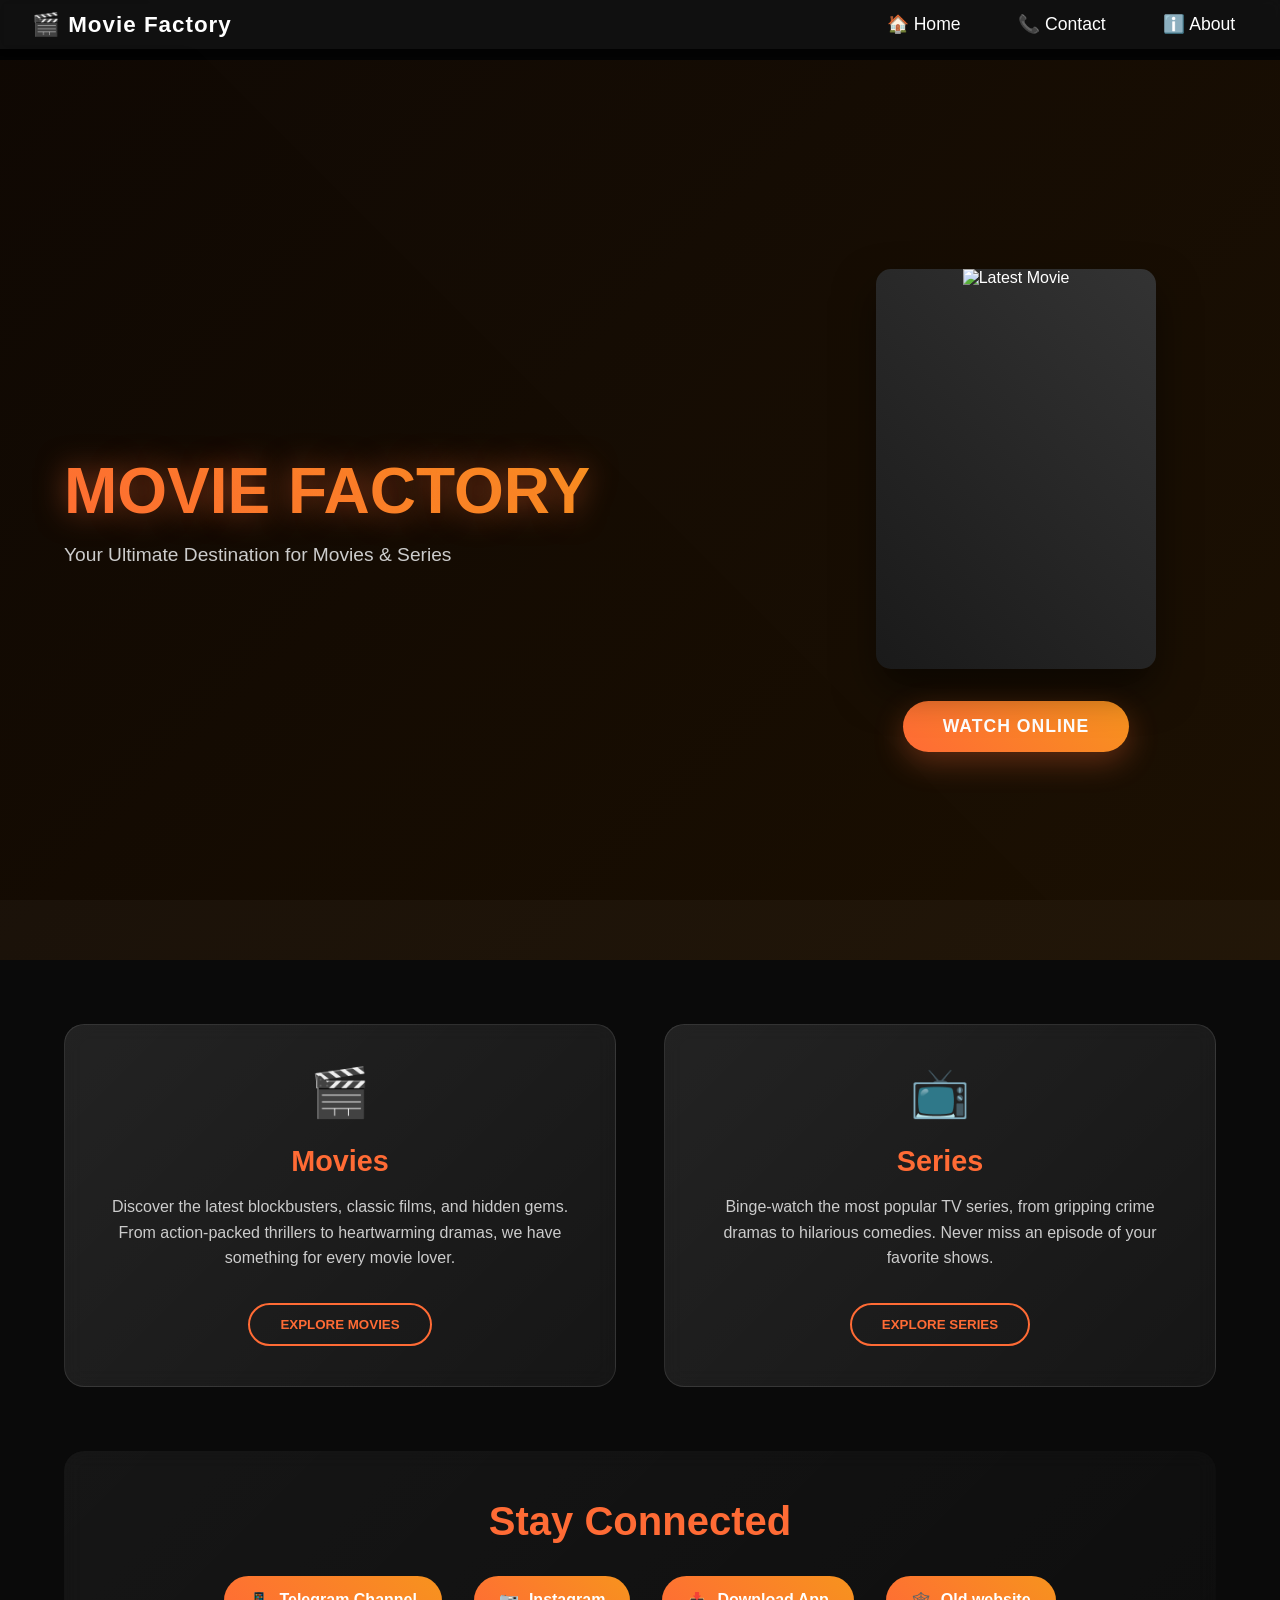
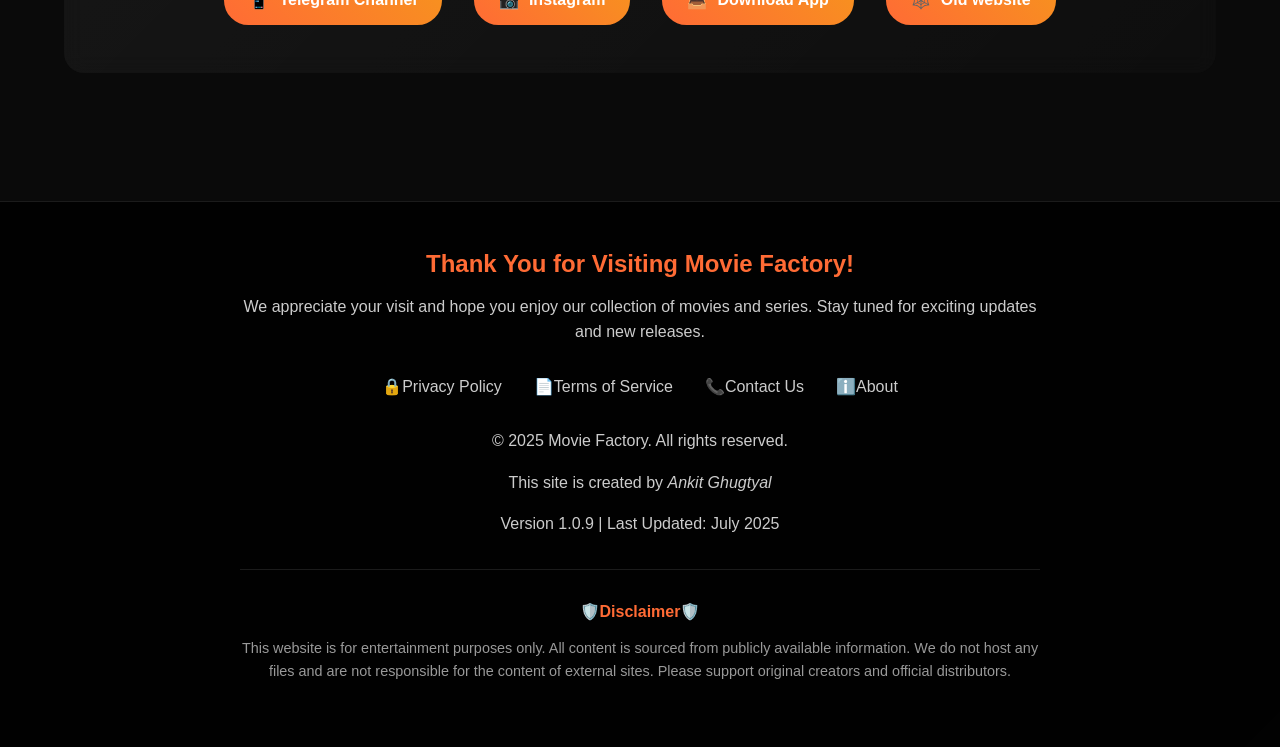
==== index.html @ c84968e3 "Update index.html" ====
<!DOCTYPE html>
<html lang="en">

<head>
    <meta charset="UTF-8">
    <meta name="viewport" content="width=device-width, initial-scale=1.0">
    <title>Movie Factory</title>
    <link rel="stylesheet" href="new.css">
    <link rel="icon" type="image/x-icon"
        href="https://scontent.fbek1-5.fna.fbcdn.net/v/t1.15752-9/480541404_1199192524844832_4928693883974508515_n.png?_nc_cat=107&ccb=1-7&_nc_sid=0024fc&_nc_ohc=TQQbewjiS1AQ7kNvgEABHkh&_nc_oc=Adja39DJZgiDPXL47YO0IDlr5SQByXR_x7RgMF8q2aJSlN1pGc8ALShfn0Gja006SDA&_nc_ad=z-m&_nc_cid=1174&_nc_zt=23&_nc_ht=scontent.fbek1-5.fna&oh=03_Q7cD1gErxPpW2uMlqTSf4veVgXHnwmDvNodvNmNv8qpaVs0mCQ&oe=67EDE796">
</head>

<body>
 
    <!-- Sliding Background -->
    <div class="bg-slider">
        <div class="slide active"
            style="background-image: url('https://encrypted-tbn1.gstatic.com/images?q=tbn:ANd9GcSTcw82I6-NV95PAo97QR0LrlNjIiWzidIMvnpF874KSiHOrK8go23197agVE1Wj_8i31IHnCiYvRrF9eu9tVxjkKYZiyesP5M3ZsnCex7l')">
        </div>
        <div class="slide"
            style="background-image: url('https://newsarenaindia.com/_next/image?url=https%3A%2F%2Fimages.newsarenaindia.com%2F%2Fkesari-naijpg_1741767723669.jpg&w=1920&q=75')">
        </div>
        <div class="slide"
            style="background-image: url('https://assets-in.bmscdn.com/discovery-catalog/events/et00433919-pfvmazevzr-landscape.jpg')">
        </div>
        <div class="slide"
            style="background-image: url('https://akm-img-a-in.tosshub.com/indiatoday/images/story/202505/hit-3-review-011037786-16x9_0.jpg?VersionId=ijyH4PYJQjMP.1uKBcP97.FFOUyQ1BR9&size=690:388')">
        </div>
        <div class="overlay"></div>
    </div>

   <!-- Transparent Navbar -->
<nav class="navbar">
    <div class="navbar-logo">🎬 Movie Factory</div>
    <button class="navbar-toggle" aria-label="Toggle navigation">
        <span class="bar"></span>
        <span class="bar"></span>
        <span class="bar"></span>
    </button>
    <ul class="navbar-links">
        <li><a href="index.html">🏠 Home</a></li>
        <li><a href="contact.html">📞 Contact</a></li>
        <li><a href="about.html">ℹ️ About</a></li>
    </ul>
</nav>
    <!-- Header Section -->
    <div class="header">
        <div class="logo-section">
            <h1 class="logo">MOVIE FACTORY</h1>
            <p class="tagline">Your Ultimate Destination for Movies & Series</p>
        </div>

        <div class="latest-movie">
            <div class="movie-poster">
                <img src="https://image.tmdb.org/t/p/w500/plWzFq6eVXOm8vpgJG0xUGmifHS.jpg" alt="Latest Movie">
            </div>
            <a href="player.html?video=https://movearnpre.com/embed/d2e7n9jld7wv" width="90%" height="600"
                allow="autoplay" target="_blank">
                <button class="watch-btn" class="download-btn">Watch online</button>
            </a>
        </div>
    </div>

    <!-- Main Content -->
    <div class="main-content">
        <div class="cards-section">
            <div class="card">
                <div class="card-icon">🎬</div>
                <h3>Movies</h3>
                <p>Discover the latest blockbusters, classic films, and hidden gems. From action-packed thrillers to
                    heartwarming dramas, we have something for every movie lover.</p>
                <button class="card-btn" onclick="window.open('newmovie.html')">EXPLORE MOVIES</button>
            </div>

            <div class="card">
                <div class="card-icon">📺</div>
                <h3>Series</h3>
                <p>Binge-watch the most popular TV series, from gripping crime dramas to hilarious comedies. Never miss
                    an episode of your favorite shows.</p>
                <button class="card-btn" onclick="window.open('main.html')">EXPLORE SERIES</button>
            </div>
        </div>

        <!-- Links Section -->
        <div class="links-section">
            <h2>Stay Connected</h2>
            <div class="social-links">
                <a href="#" class="social-link" onclick="alert('Will be added soon....')">
                    <span>📱</span>
                    <span>Telegram Channel</span>
                </a>
                <a href="#" class="social-link" onclick="alert('Will be added soon....')">
                    <span>📷</span>
                    <span>Instagram</span>
                </a>
                <a href="moviefactory.apk" class="social-link" download="moviefactory.apk"
                onclick="alert('Your download has started!')">
                    <span>📥</span>
                    <span>Download App</span>
                </a>
                <a href="old.html" class="social-link"
                onclick="alert('You will be redirected to the old website of Movie Factory....')">
                    <span>🕸️</span>
                    <span>Old website</span>
                </a>
            </div>
        </div>
    </div>

    <!-- Footer -->
    <footer class="footer">
        <div class="footer-content">
            <h3>Thank You for Visiting Movie Factory!</h3>
            <p>We appreciate your visit and hope you enjoy our collection of movies and series. Stay tuned for exciting
                updates and new releases.</p>

            <div class="footer-links">
                <a href="#" class="footer-link">🔒Privacy Policy</a>
                <a href="#" class="footer-link">📄Terms of Service</a>
                <a href="contact.html" class="footer-link">📞Contact Us</a>
                <a href="about.html" class="footer-link">ℹ️About</a>
            </div>

            <p>&copy; 2025 Movie Factory. All rights reserved.</p>
            <p>This site is created by <i>Ankit Ghugtyal</i></p>
            <p>Version 1.0.9 | Last Updated: July 2025</p>

            <div style="margin-top: 2rem; padding-top: 2rem; border-top: 1px solid rgba(255,255,255,0.1);">
                <h4 style="color: #ff6b35; margin-bottom: 1rem;"><span>🛡️</span>Disclaimer<span>🛡️</span></h4>
                <p style="font-size: 0.9rem; color: #999;">
                    This website is for entertainment purposes only. All content is sourced from publicly available
                    information.
                    We do not host any files and are not responsible for the content of external sites.
                    Please support original creators and official distributors.
                </p>
            </div>
        </div>
    </footer>

    <script>
document.addEventListener('DOMContentLoaded', function () {
    // Sliding background functionality
    const slides = document.querySelectorAll('.slide');
    let currentSlide = 0;

    function nextSlide() {
        slides[currentSlide].classList.remove('active');
        currentSlide = (currentSlide + 1) % slides.length;
        slides[currentSlide].classList.add('active');
    }

    // Change slide every 4 seconds
    setInterval(nextSlide, 4000);

    // Smooth scrolling for better user experience
    document.querySelectorAll('a[href^="#"]').forEach(anchor => {
        anchor.addEventListener('click', function (e) {
            e.preventDefault();
            const target = document.querySelector(this.getAttribute('href'));
            if (target) {
                target.scrollIntoView({
                    behavior: 'smooth',
                    block: 'start'
                });
            }
        });
    });

    // Add some interactive effects to cards
    document.querySelectorAll('.card').forEach(card => {
        card.addEventListener('mouseenter', function () {
            this.style.transform = 'translateY(-10px) scale(1.02)';
        });

        card.addEventListener('mouseleave', function () {
            this.style.transform = 'translateY(0) scale(1)';
        });
    });

    // Parallax effect for header
    window.addEventListener('scroll', function () {
        const scrolled = window.pageYOffset;
        const header = document.querySelector('.header');
        if (header) {
            header.style.transform = `translateY(${scrolled * 0.5}px)`;
        }
    });

    // Responsive navbar toggle
    const toggleBtn = document.querySelector('.navbar-toggle');
    const navLinks = document.querySelector('.navbar-links');
    if (toggleBtn && navLinks) {
        toggleBtn.addEventListener('click', () => {
            navLinks.classList.toggle('active');
        });
    }
});
</script>
</body>

</html>
---- new.css ----
* {
            margin: 0;
            padding: 0;
            box-sizing: border-box;
        }

        body {
            font-family: 'Arial', sans-serif;
            background: #0a0a0a;
            color: #ffffff;
            overflow-x: hidden;
        }
        /* Transparent Navbar Styles */
.navbar {
    width: 100%;
    position: fixed;
    top: 0;
    left: 0;
    z-index: 1000;
    background: rgba(30, 30, 30, 0.5); /* transparent dark */
    display: flex;
    align-items: center;
    justify-content: space-between;
    padding: 0.7rem 2rem;
    backdrop-filter: blur(6px);
    box-shadow: 0 2px 8px rgba(0,0,0,0.05);
}

.navbar-logo {
    font-size: 1.4rem;
    font-weight: bold;
    color: #fff;
    letter-spacing: 1px;
    display: flex;
    align-items: center;
    gap: 0.5rem;
}

.navbar-links {
    list-style: none;
    display: flex;
    gap: 2rem;
    margin: 0;
    padding: 0;
}

.navbar-links li a {
    color: #fff;
    text-decoration: none;
    font-size: 1.1rem;
    font-weight: 500;
    transition: color 0.2s;
    padding: 0.3rem 0.8rem;
    border-radius: 5px;
}

.navbar-links li a:hover {
    background: rgba(255,255,255,0.12);
    color: #ff6b35;
}

/* ...existing code... */

/* Hamburger menu styles */
.navbar-toggle {
    display: none;
    flex-direction: column;
    justify-content: center;
    align-items: center;
    background: none;
    border: none;
    cursor: pointer;
    height: 40px;
    width: 40px;
    margin-left: auto;
}

.navbar-toggle .bar {
    width: 26px;
    height: 3px;
    background: #fff;
    margin: 4px 0;
    border-radius: 2px;
    transition: 0.3s;
}

/* Responsive styles */
@media (max-width: 768px) {
    .navbar {
        flex-wrap: wrap;
        padding: 0.7rem 1rem;
    }
    .navbar-logo {
        font-size: 1.1rem;
    }
    .navbar-toggle {
        display: flex;
    }
    .navbar-links {
        flex-direction: column;
        width: 100%;
        background: rgba(30,30,30,0.95);
        position: absolute;
        top: 60px;
        left: 0;
        display: none;
        margin: 0;
        padding: 0;
        z-index: 999;
        border-radius: 0 0 10px 10px;
        box-shadow: 0 4px 16px rgba(0,0,0,0.15);
    }
    .navbar-links.active {
        display: flex;
    }
    .navbar-links li {
        width: 100%;
        text-align: center;
        margin: 0;
    }
    .navbar-links li a {
        display: block;
        padding: 1rem 0;
        font-size: 1.1rem;
        border-radius: 0;
    }
}

/* ...existing code... */
body {
    padding-top: 60px; /* Prevent content from hiding under navbar */
}

        /* Sliding Background */
        .bg-slider {
            position: fixed;
            top: 0;
            left: 0;
            width: 100%;
            height: 100%;
            z-index: -1;
            overflow: hidden;
        }

        .slide {
            position: absolute;
            width: 100%;
            height: 100%;
            background-size: cover;
            background-position: center;
            opacity: 0;
            transition: opacity 2s ease-in-out;
        }

        .slide.active {
            opacity: 0.3;
        }

        .overlay {
            position: absolute;
            top: 0;
            left: 0;
            width: 100%;
            height: 100%;
            background: linear-gradient(45deg, rgba(0,0,0,0.8), rgba(0,0,0,0.6));
            z-index: 1;
        }

        /* Header Section */
        .header {
            position: relative;
            z-index: 2;
            min-height: 100vh;
            display: flex;
            align-items: center;
            justify-content: space-between;
            padding: 0 5%;
            background: linear-gradient(135deg, rgba(139,69,19,0.1), rgba(255,140,0,0.1));
        }

        .logo-section {
            flex: 1;
            max-width: 600px;
        }

        .logo {
            font-size: 4rem;
            font-weight: bold;
            background: linear-gradient(45deg, #ff6b35, #f7931e, #ff6b35);
            background-size: 200% 200%;
            -webkit-background-clip: text;
            -webkit-text-fill-color: transparent;
            background-clip: text;
            animation: gradient 3s ease infinite;
            text-shadow: 0 0 30px rgba(255,107,53,0.5);
            margin-bottom: 1rem;
        }

        @keyframes gradient {
            0% { background-position: 0% 50%; }
            50% { background-position: 100% 50%; }
            100% { background-position: 0% 50%; }
        }

        .tagline {
            font-size: 1.2rem;
            color: #cccccc;
            margin-top: 1rem;
        }

        .latest-movie {
            flex: 1;
            max-width: 400px;
            text-align: center;
        }

        .movie-poster {
            width: 280px;
            height: 400px;
            background: linear-gradient(45deg, #1a1a1a, #333);
            border-radius: 15px;
            margin: 0 auto 2rem;
            position: relative;
            overflow: hidden;
            box-shadow: 0 20px 40px rgba(0,0,0,0.5);
            transition: transform 0.3s ease;
        }

        .movie-poster:hover {
            transform: scale(1.05);
        }

        .movie-poster img {
            width: 100%;
            height: 100%;
            object-fit: cover;
        }

        .watch-btn {
            background: linear-gradient(45deg, #ff6b35, #f7931e);
            color: white;
            border: none;
            padding: 15px 40px;
            font-size: 1.1rem;
            border-radius: 50px;
            cursor: pointer;
            transition: all 0.3s ease;
            box-shadow: 0 10px 30px rgba(255,107,53,0.3);
            text-transform: uppercase;
            font-weight: bold;
            letter-spacing: 1px;
        }

        .watch-btn:hover {
            transform: translateY(-3px);
            box-shadow: 0 15px 40px rgba(255,107,53,0.5);
        }

        /* Main Content */
        .main-content {
            position: relative;
            z-index: 2;
            padding: 4rem 5%;
        }

        .cards-section {
            display: grid;
            grid-template-columns: repeat(auto-fit, minmax(300px, 1fr));
            gap: 3rem;
            margin-bottom: 4rem;
        }

        .card {
            background: linear-gradient(135deg, rgba(255,255,255,0.1), rgba(255,255,255,0.05));
            backdrop-filter: blur(10px);
            border-radius: 20px;
            padding: 2.5rem;
            text-align: center;
            transition: all 0.3s ease;
            border: 1px solid rgba(255,255,255,0.1);
        }

        .card:hover {
            transform: translateY(-10px);
            box-shadow: 0 20px 40px rgba(255,107,53,0.2);
        }

        .card-icon {
            font-size: 3rem;
            margin-bottom: 1.5rem;
        }

        .card h3 {
            font-size: 1.8rem;
            margin-bottom: 1rem;
            color: #ff6b35;
        }

        .card p {
            color: #cccccc;
            line-height: 1.6;
            margin-bottom: 2rem;
        }

        .card-btn {
            background: transparent;
            color: #ff6b35;
            border: 2px solid #ff6b35;
            padding: 12px 30px;
            border-radius: 25px;
            cursor: pointer;
            transition: all 0.3s ease;
            font-weight: bold;
        }

        .card-btn:hover {
            background: #ff6b35;
            color: white;
        }

        /* Links Section */
        .links-section {
            background: linear-gradient(135deg, rgba(255,255,255,0.05), rgba(255,255,255,0.02));
            backdrop-filter: blur(10px);
            border-radius: 20px;
            padding: 3rem;
            margin-bottom: 4rem;
            text-align: center;
        }

        .links-section h2 {
            font-size: 2.5rem;
            margin-bottom: 2rem;
            color: #ff6b35;
        }

        .social-links {
            display: flex;
            justify-content: center;
            gap: 2rem;
            flex-wrap: wrap;
        }

        .social-link {
            display: flex;
            align-items: center;
            gap: 10px;
            background: linear-gradient(45deg, #ff6b35, #f7931e);
            color: white;
            text-decoration: none;
            padding: 15px 25px;
            border-radius: 50px;
            transition: all 0.3s ease;
            font-weight: bold;
        }

        .social-link:hover {
            transform: translateY(-3px);
            box-shadow: 0 10px 30px rgba(255,107,53,0.4);
        }

        /* Footer */
        .footer {
            background: linear-gradient(135deg, rgba(0,0,0,0.9), rgba(0,0,0,0.8));
            padding: 3rem 5%;
            text-align: center;
            border-top: 1px solid rgba(255,255,255,0.1);
        }

        .footer-content {
            max-width: 800px;
            margin: 0 auto;
        }

        .footer h3 {
            font-size: 1.5rem;
            margin-bottom: 1rem;
            color: #ff6b35;
        }

        .footer p {
            color: #cccccc;
            line-height: 1.6;
            margin-bottom: 1rem;
        }

        .footer-links {
            display: flex;
            justify-content: center;
            gap: 2rem;
            margin: 2rem 0;
            flex-wrap: wrap;
        }

        .footer-link {
            color: #cccccc;
            text-decoration: none;
            transition: color 0.3s ease;
        }

        .footer-link:hover {
            color: #ff6b35;
        }

        /* Responsive Design */
        @media (max-width: 768px) {
            .header {
                flex-direction: column;
                text-align: center;
                padding: 2rem;
            }

            .logo {
                font-size: 2.5rem;
            }

            .movie-poster {
                width: 220px;
                height: 320px;
            }

            .main-content {
                padding: 2rem;
            }

            .cards-section {
                grid-template-columns: 1fr;
                gap: 2rem;
            }

            .social-links {
                flex-direction: column;
                align-items: center;
            }
        }
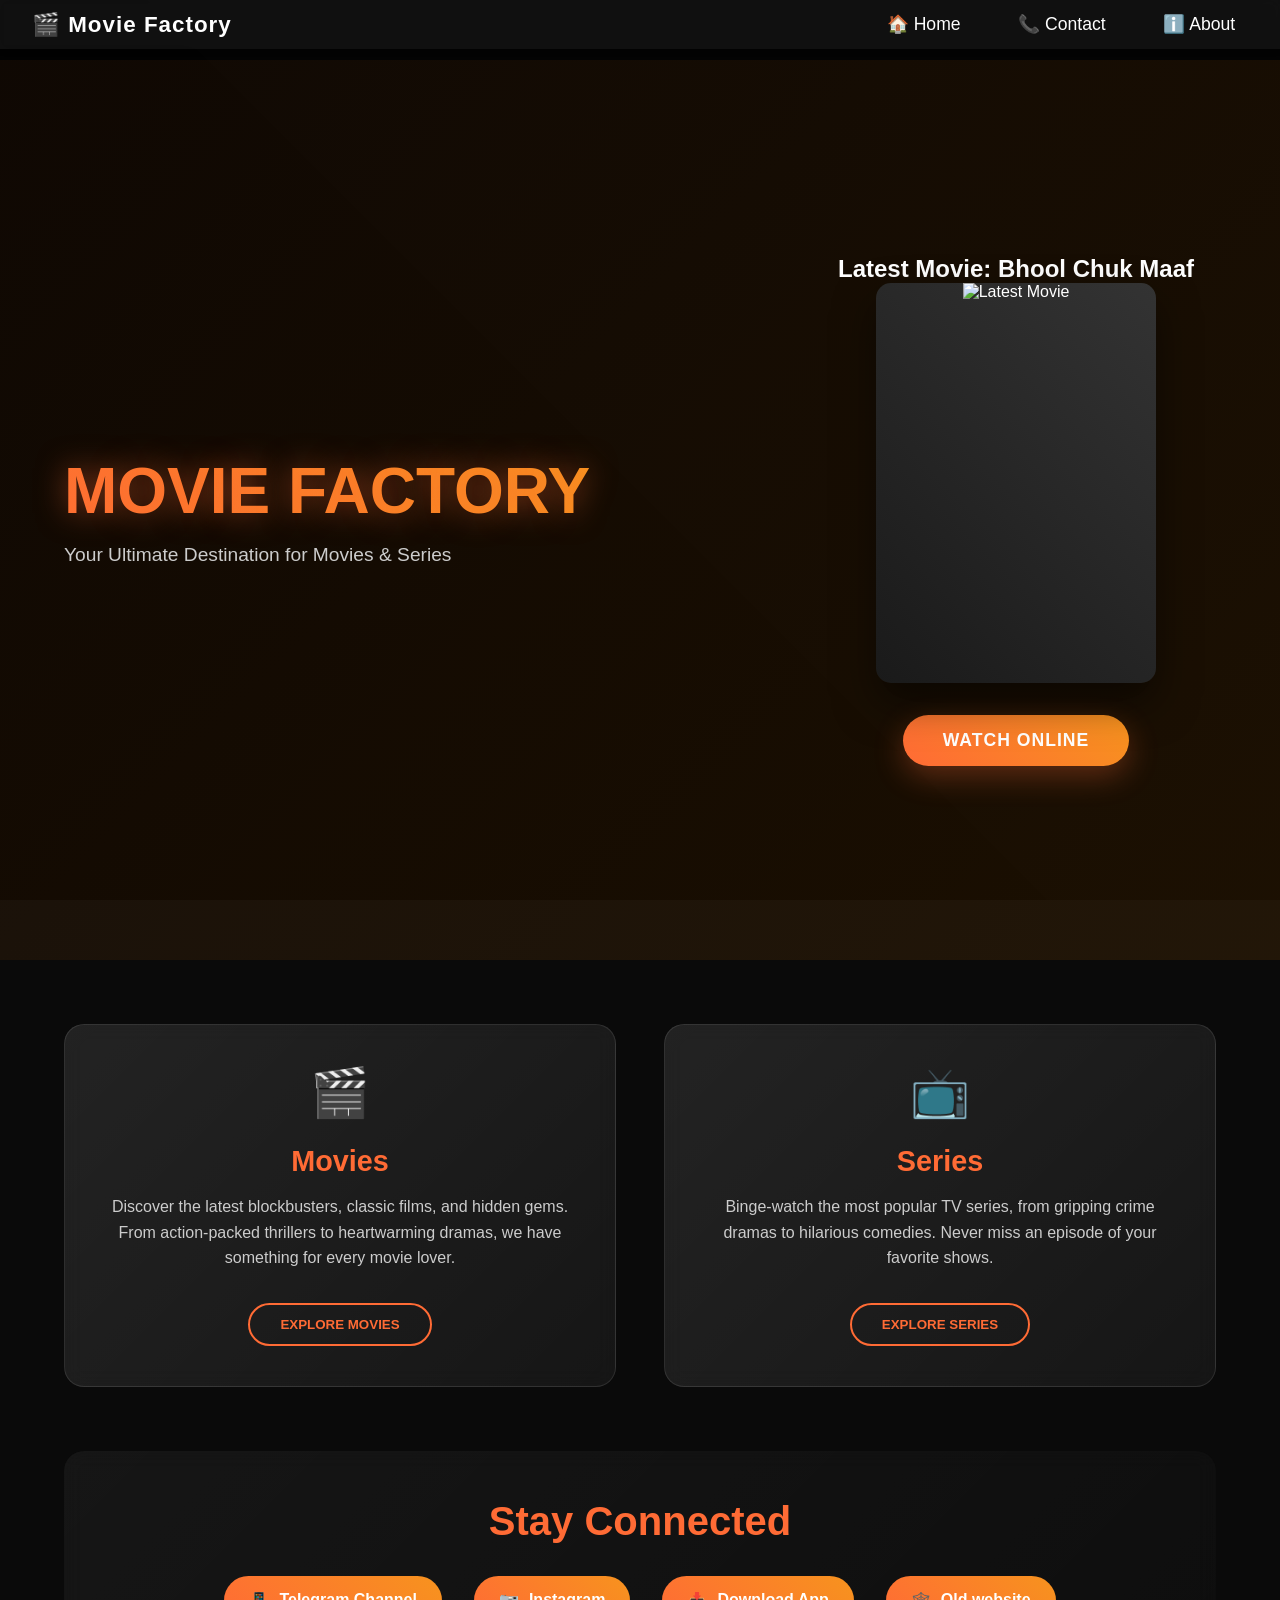
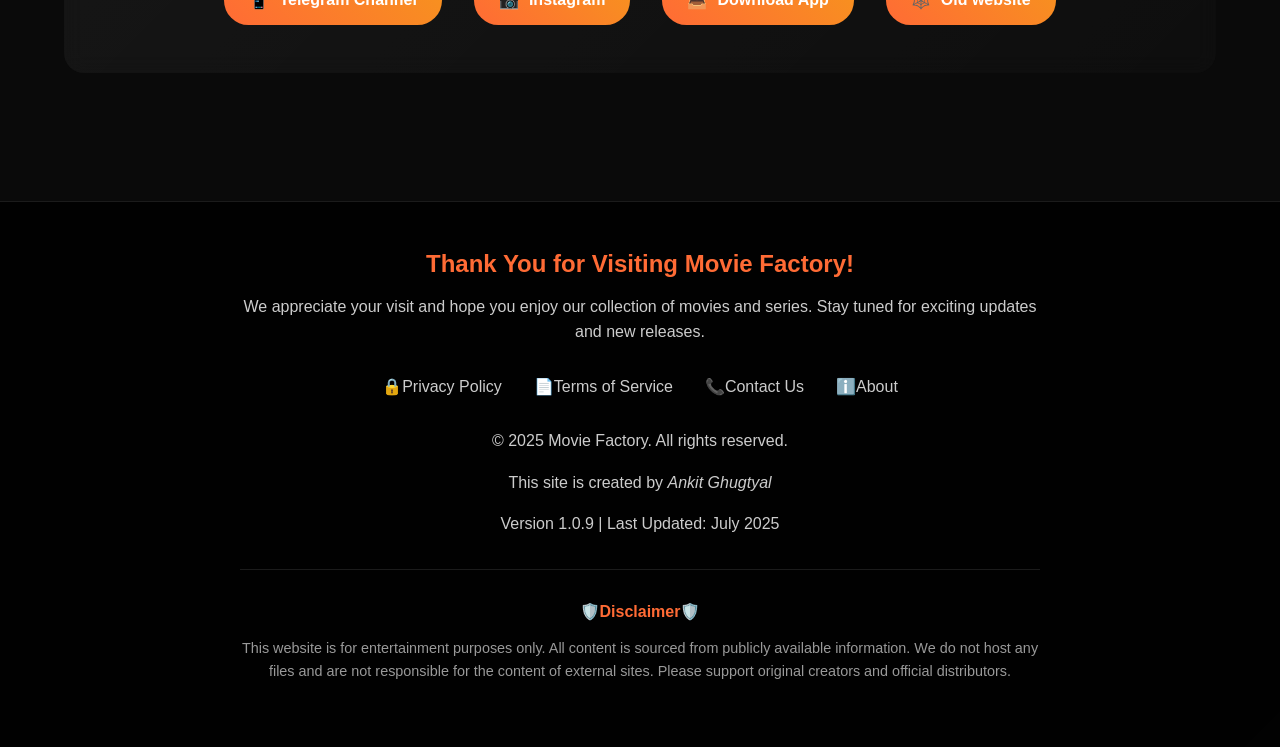
==== commit d9817a6b: "Update index.html" ====
--- a/index.html
+++ b/index.html
@@ -11,7 +11,7 @@
 </head>
 
 <body>
- 
+
     <!-- Sliding Background -->
     <div class="bg-slider">
         <div class="slide active"
@@ -21,28 +21,29 @@
             style="background-image: url('https://newsarenaindia.com/_next/image?url=https%3A%2F%2Fimages.newsarenaindia.com%2F%2Fkesari-naijpg_1741767723669.jpg&w=1920&q=75')">
         </div>
         <div class="slide"
-            style="background-image: url('https://assets-in.bmscdn.com/discovery-catalog/events/et00433919-pfvmazevzr-landscape.jpg')">
-        </div>
-        <div class="slide"
             style="background-image: url('https://akm-img-a-in.tosshub.com/indiatoday/images/story/202505/hit-3-review-011037786-16x9_0.jpg?VersionId=ijyH4PYJQjMP.1uKBcP97.FFOUyQ1BR9&size=690:388')">
+        </div>
+        <div class="slide" style="background-image: url('https://i.ytimg.com/vi/KrcwUMQkTFY/sddefault.jpg')">
+        </div>
+        <div class="slide" style="background-image: url('https://i.ytimg.com/vi/Vjq8bFpFWWU/maxresdefault.jpg')">
         </div>
         <div class="overlay"></div>
     </div>
 
-   <!-- Transparent Navbar -->
-<nav class="navbar">
-    <div class="navbar-logo">🎬 Movie Factory</div>
-    <button class="navbar-toggle" aria-label="Toggle navigation">
-        <span class="bar"></span>
-        <span class="bar"></span>
-        <span class="bar"></span>
-    </button>
-    <ul class="navbar-links">
-        <li><a href="index.html">🏠 Home</a></li>
-        <li><a href="contact.html">📞 Contact</a></li>
-        <li><a href="about.html">ℹ️ About</a></li>
-    </ul>
-</nav>
+    <!-- Transparent Navbar -->
+    <nav class="navbar">
+        <div class="navbar-logo">🎬 Movie Factory</div>
+        <button class="navbar-toggle" aria-label="Toggle navigation">
+            <span class="bar"></span>
+            <span class="bar"></span>
+            <span class="bar"></span>
+        </button>
+        <ul class="navbar-links">
+            <li><a href="index.html">🏠 Home</a></li>
+            <li><a onclick="alert('Will be added soon....')">📞 Contact</a></li>
+            <li><a href="about.html">ℹ️ About</a></li>
+        </ul>
+    </nav>
     <!-- Header Section -->
     <div class="header">
         <div class="logo-section">
@@ -51,6 +52,9 @@
         </div>
 
         <div class="latest-movie">
+            <div class="latest-movie-title">
+                <h2 class="latest-movie-title">Latest Movie: <span>Bhool Chuk Maaf</span></h2>
+            </div>
             <div class="movie-poster">
                 <img src="https://image.tmdb.org/t/p/w500/plWzFq6eVXOm8vpgJG0xUGmifHS.jpg" alt="Latest Movie">
             </div>
@@ -75,7 +79,8 @@
             <div class="card">
                 <div class="card-icon">📺</div>
                 <h3>Series</h3>
-                <p>Binge-watch the most popular TV series, from gripping crime dramas to hilarious comedies. Never miss
+                <p>Binge-watch the most popular TV series, from gripping crime dramas to hilarious comedies. Never
+                    miss
                     an episode of your favorite shows.</p>
                 <button class="card-btn" onclick="window.open('main.html')">EXPLORE SERIES</button>
             </div>
@@ -94,12 +99,12 @@
                     <span>Instagram</span>
                 </a>
                 <a href="moviefactory.apk" class="social-link" download="moviefactory.apk"
-                onclick="alert('Your download has started!')">
+                    onclick="alert('Your download has started!')">
                     <span>📥</span>
                     <span>Download App</span>
                 </a>
                 <a href="old.html" class="social-link"
-                onclick="alert('You will be redirected to the old website of Movie Factory....')">
+                    onclick="alert('You will be redirected to the old website of Movie Factory....')">
                     <span>🕸️</span>
                     <span>Old website</span>
                 </a>
@@ -111,13 +116,14 @@
     <footer class="footer">
         <div class="footer-content">
             <h3>Thank You for Visiting Movie Factory!</h3>
-            <p>We appreciate your visit and hope you enjoy our collection of movies and series. Stay tuned for exciting
+            <p>We appreciate your visit and hope you enjoy our collection of movies and series. Stay tuned for
+                exciting
                 updates and new releases.</p>
 
             <div class="footer-links">
                 <a href="#" class="footer-link">🔒Privacy Policy</a>
                 <a href="#" class="footer-link">📄Terms of Service</a>
-                <a href="contact.html" class="footer-link">📞Contact Us</a>
+                <a onclick="alert('Will be added soon....')" class="footer-link">📞Contact Us</a>
                 <a href="about.html" class="footer-link">ℹ️About</a>
             </div>
 
@@ -138,64 +144,64 @@
     </footer>
 
     <script>
-document.addEventListener('DOMContentLoaded', function () {
-    // Sliding background functionality
-    const slides = document.querySelectorAll('.slide');
-    let currentSlide = 0;
-
-    function nextSlide() {
-        slides[currentSlide].classList.remove('active');
-        currentSlide = (currentSlide + 1) % slides.length;
-        slides[currentSlide].classList.add('active');
-    }
-
-    // Change slide every 4 seconds
-    setInterval(nextSlide, 4000);
-
-    // Smooth scrolling for better user experience
-    document.querySelectorAll('a[href^="#"]').forEach(anchor => {
-        anchor.addEventListener('click', function (e) {
-            e.preventDefault();
-            const target = document.querySelector(this.getAttribute('href'));
-            if (target) {
-                target.scrollIntoView({
-                    behavior: 'smooth',
-                    block: 'start'
+        document.addEventListener('DOMContentLoaded', function () {
+            // Sliding background functionality
+            const slides = document.querySelectorAll('.slide');
+            let currentSlide = 0;
+
+            function nextSlide() {
+                slides[currentSlide].classList.remove('active');
+                currentSlide = (currentSlide + 1) % slides.length;
+                slides[currentSlide].classList.add('active');
+            }
+
+            // Change slide every 4 seconds
+            setInterval(nextSlide, 4000);
+
+            // Smooth scrolling for better user experience
+            document.querySelectorAll('a[href^="#"]').forEach(anchor => {
+                anchor.addEventListener('click', function (e) {
+                    e.preventDefault();
+                    const target = document.querySelector(this.getAttribute('href'));
+                    if (target) {
+                        target.scrollIntoView({
+                            behavior: 'smooth',
+                            block: 'start'
+                        });
+                    }
+                });
+            });
+
+            // Add some interactive effects to cards
+            document.querySelectorAll('.card').forEach(card => {
+                card.addEventListener('mouseenter', function () {
+                    this.style.transform = 'translateY(-10px) scale(1.02)';
+                });
+
+                card.addEventListener('mouseleave', function () {
+                    this.style.transform = 'translateY(0) scale(1)';
+                });
+            });
+
+            // Parallax effect for header
+            window.addEventListener('scroll', function () {
+                const scrolled = window.pageYOffset;
+                const header = document.querySelector('.header');
+                if (header) {
+                    header.style.transform = `translateY(${scrolled * 0.5}px)`;
+                }
+            });
+
+            // Responsive navbar toggle
+            const toggleBtn = document.querySelector('.navbar-toggle');
+            const navLinks = document.querySelector('.navbar-links');
+            if (toggleBtn && navLinks) {
+                toggleBtn.addEventListener('click', () => {
+                    navLinks.classList.toggle('active');
                 });
             }
         });
-    });
-
-    // Add some interactive effects to cards
-    document.querySelectorAll('.card').forEach(card => {
-        card.addEventListener('mouseenter', function () {
-            this.style.transform = 'translateY(-10px) scale(1.02)';
-        });
-
-        card.addEventListener('mouseleave', function () {
-            this.style.transform = 'translateY(0) scale(1)';
-        });
-    });
-
-    // Parallax effect for header
-    window.addEventListener('scroll', function () {
-        const scrolled = window.pageYOffset;
-        const header = document.querySelector('.header');
-        if (header) {
-            header.style.transform = `translateY(${scrolled * 0.5}px)`;
-        }
-    });
-
-    // Responsive navbar toggle
-    const toggleBtn = document.querySelector('.navbar-toggle');
-    const navLinks = document.querySelector('.navbar-links');
-    if (toggleBtn && navLinks) {
-        toggleBtn.addEventListener('click', () => {
-            navLinks.classList.toggle('active');
-        });
-    }
-});
-</script>
+    </script>
 </body>
 
 </html>
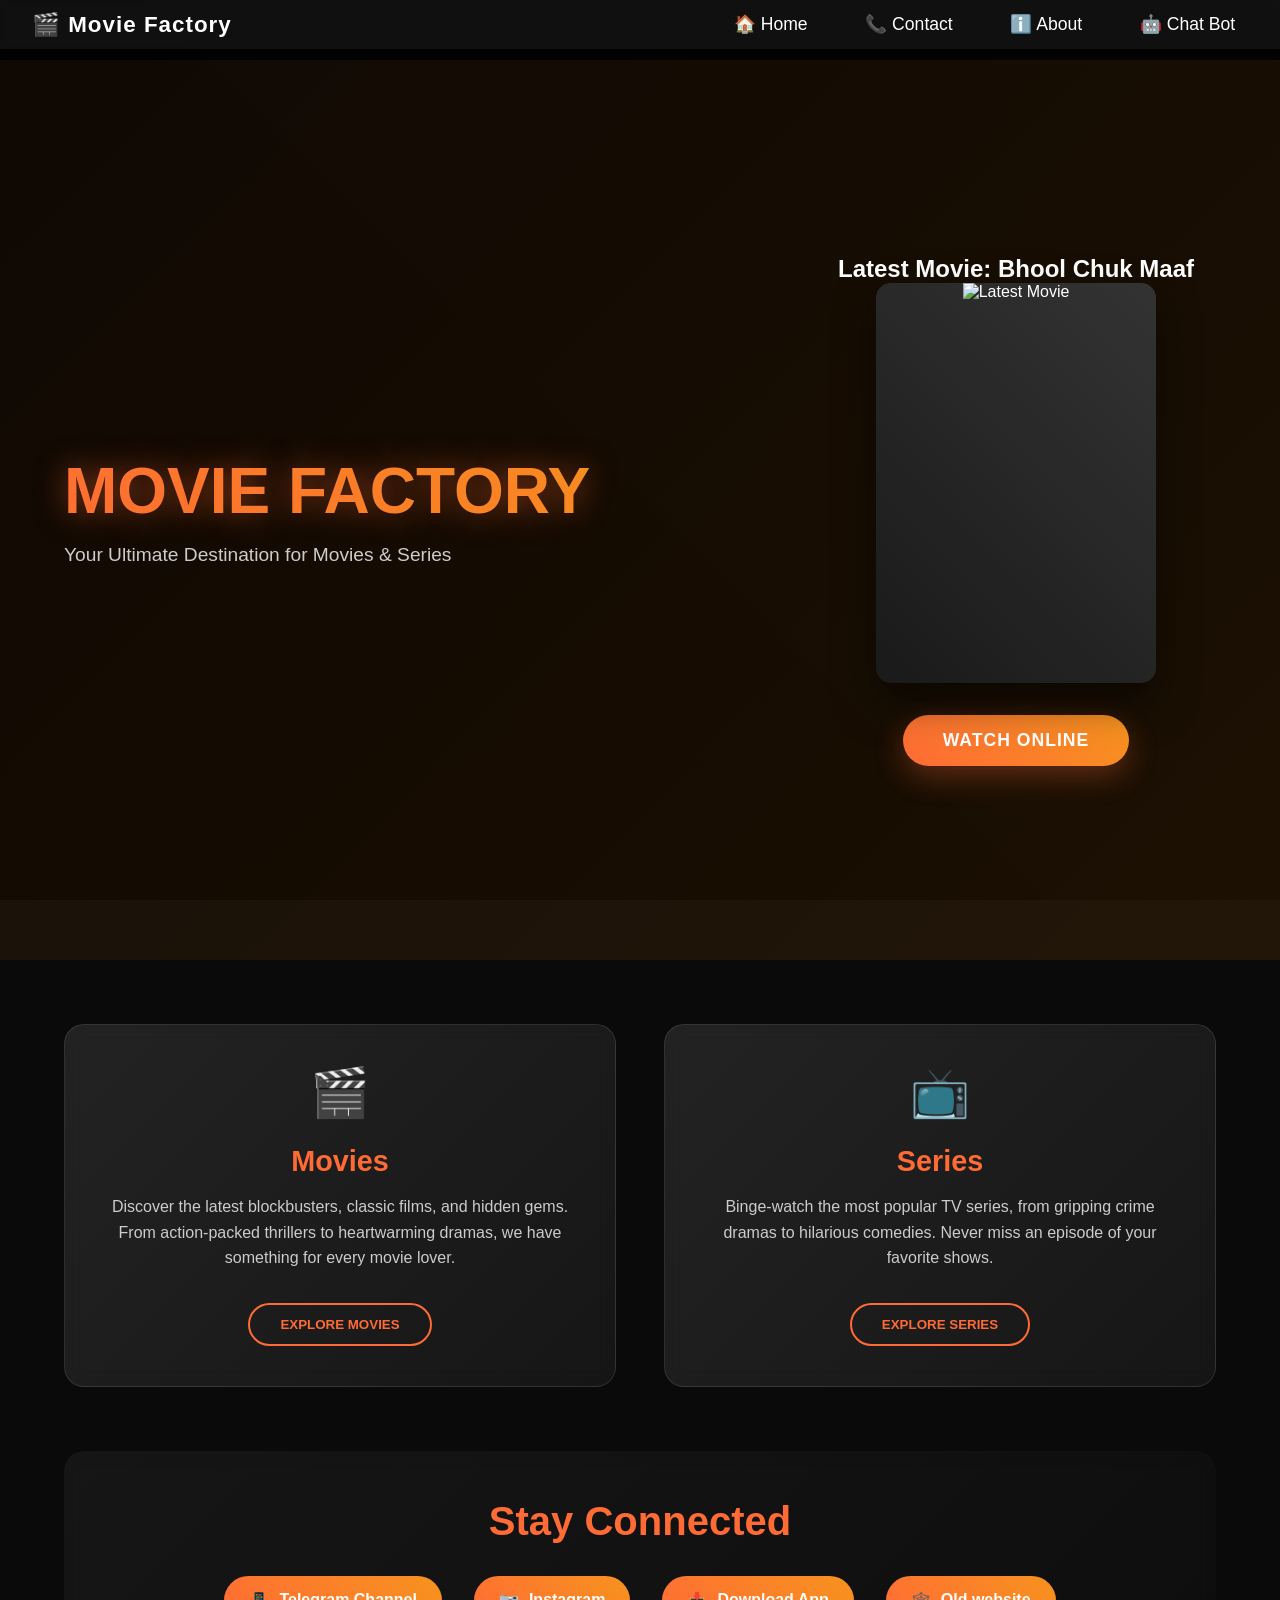
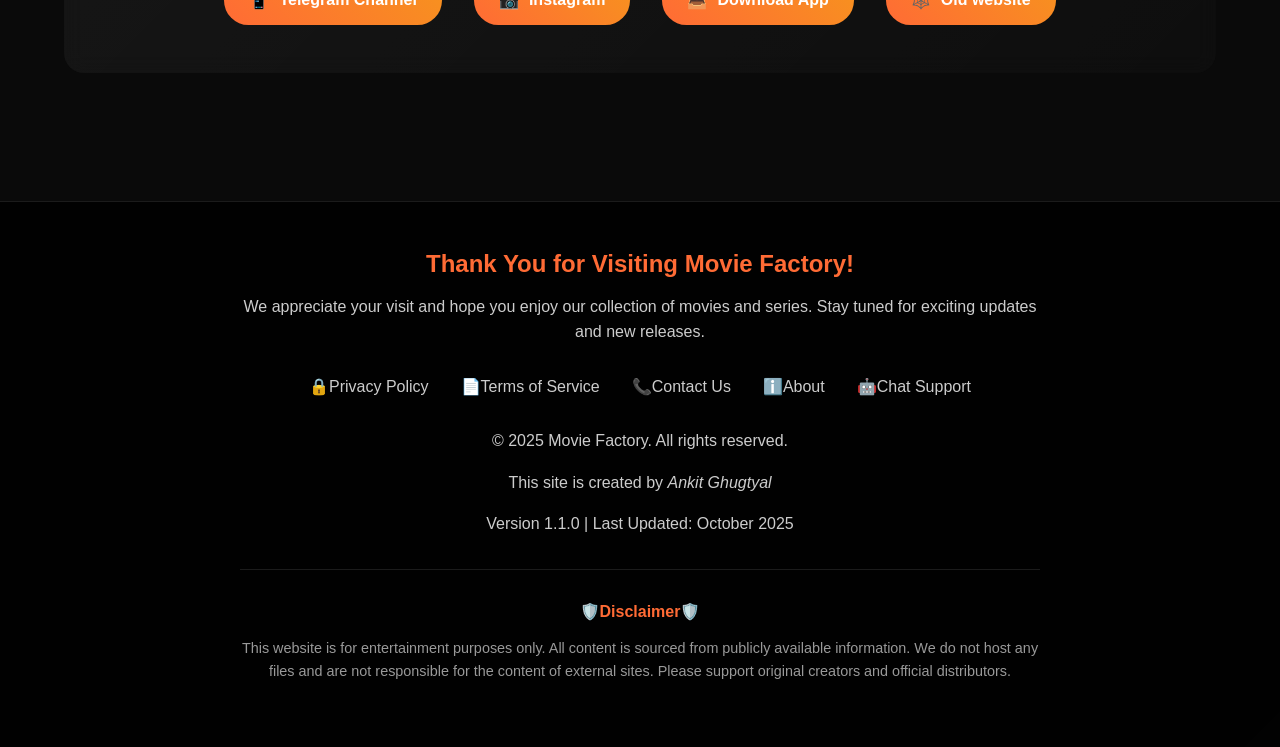
==== commit 01b7198c: "Update index.html" ====
--- a/index.html
+++ b/index.html
@@ -40,8 +40,9 @@
         </button>
         <ul class="navbar-links">
             <li><a href="index.html">🏠 Home</a></li>
-            <li><a onclick="alert('Will be added soon....')">📞 Contact</a></li>
+            <li><a href="contact.html">📞 Contact</a></li>
             <li><a href="about.html">ℹ️ About</a></li>
+            <li><a href="chatbot.html">🤖 Chat Bot</a></li>
         </ul>
     </nav>
     <!-- Header Section -->
@@ -123,13 +124,14 @@
             <div class="footer-links">
                 <a href="#" class="footer-link">🔒Privacy Policy</a>
                 <a href="#" class="footer-link">📄Terms of Service</a>
-                <a onclick="alert('Will be added soon....')" class="footer-link">📞Contact Us</a>
+                <a href="contact.html" class="footer-link">📞Contact Us</a>
                 <a href="about.html" class="footer-link">ℹ️About</a>
+                <a href="chatbot.html" class="footer-link">🤖Chat Support</a>
             </div>
 
             <p>&copy; 2025 Movie Factory. All rights reserved.</p>
             <p>This site is created by <i>Ankit Ghugtyal</i></p>
-            <p>Version 1.0.9 | Last Updated: July 2025</p>
+            <p>Version 1.1.0 | Last Updated: October 2025</p>
 
             <div style="margin-top: 2rem; padding-top: 2rem; border-top: 1px solid rgba(255,255,255,0.1);">
                 <h4 style="color: #ff6b35; margin-bottom: 1rem;"><span>🛡️</span>Disclaimer<span>🛡️</span></h4>
@@ -144,6 +146,7 @@
     </footer>
 
     <script>
+        alert("Update v1.1.0\n\n1. Added Chat Bot Support.\n2. Improved UI/UX.\n3. Fixed minor bugs.");
         document.addEventListener('DOMContentLoaded', function () {
             // Sliding background functionality
             const slides = document.querySelectorAll('.slide');
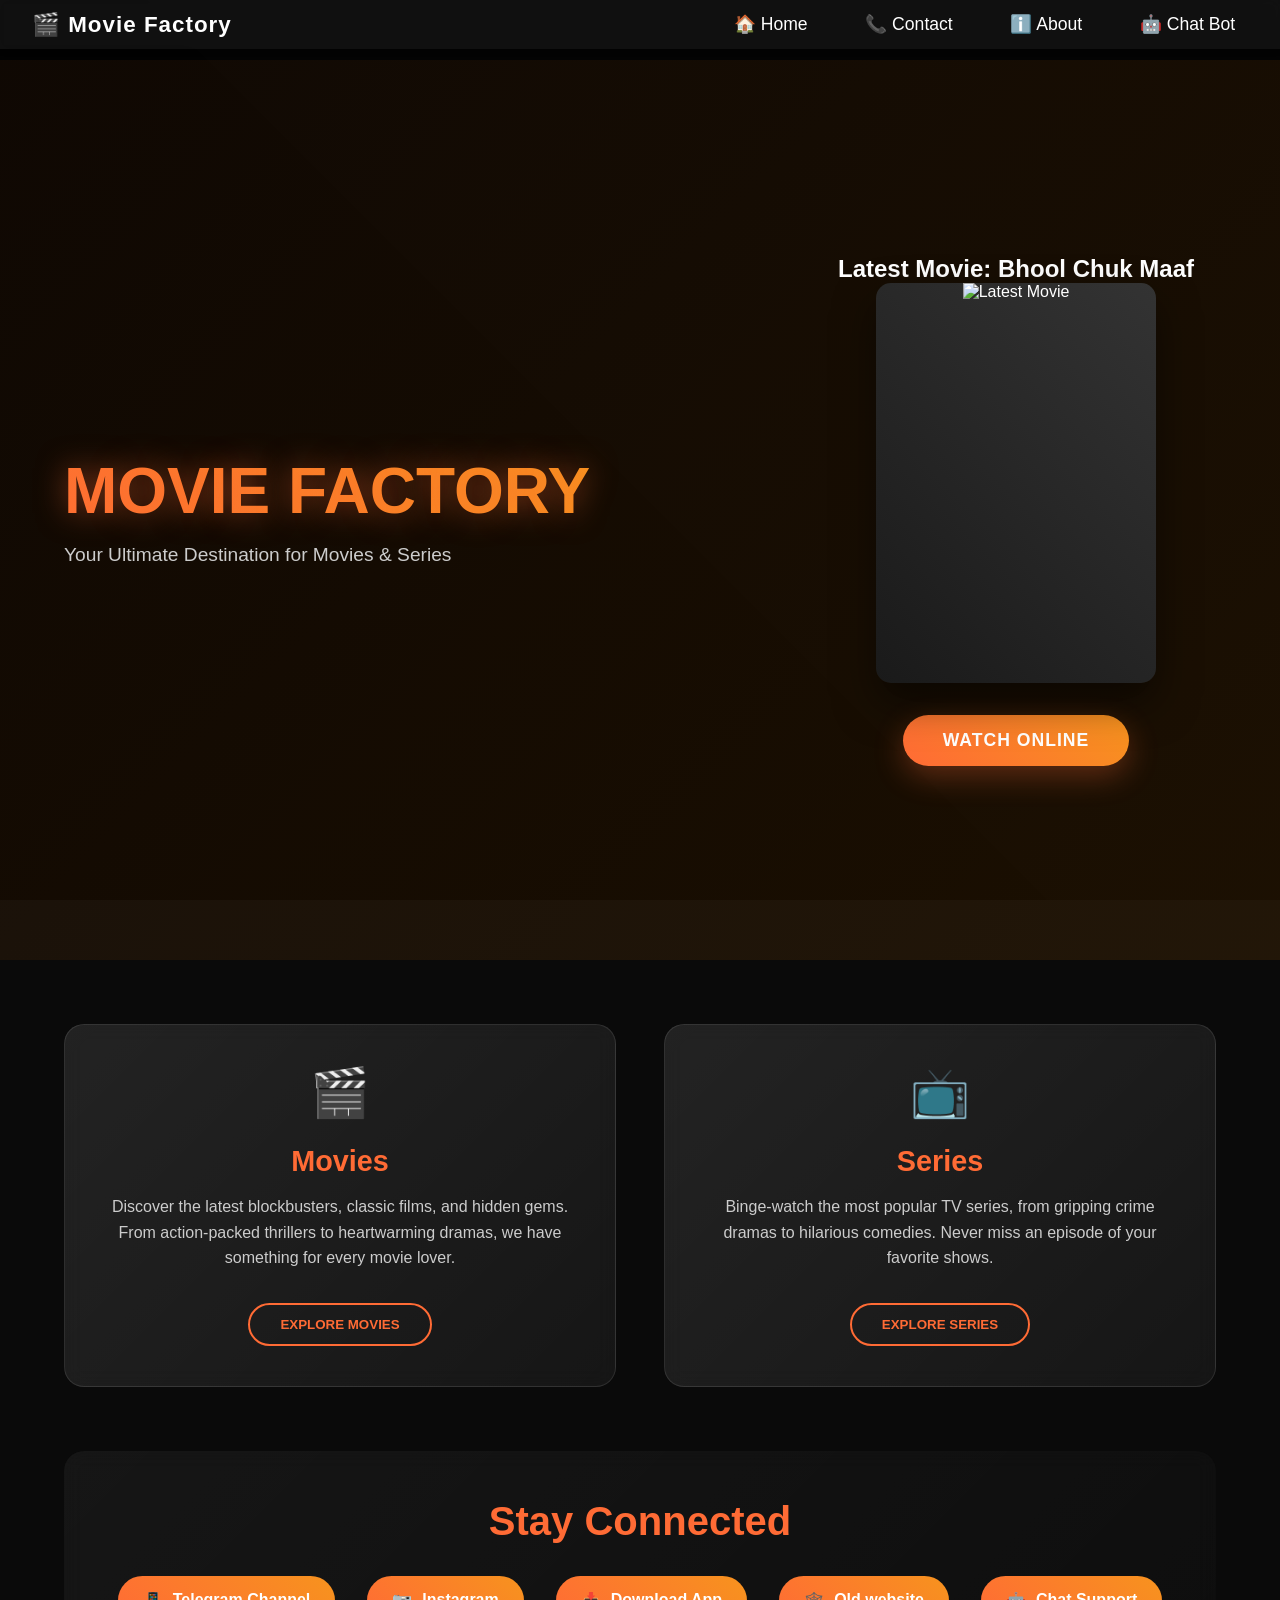
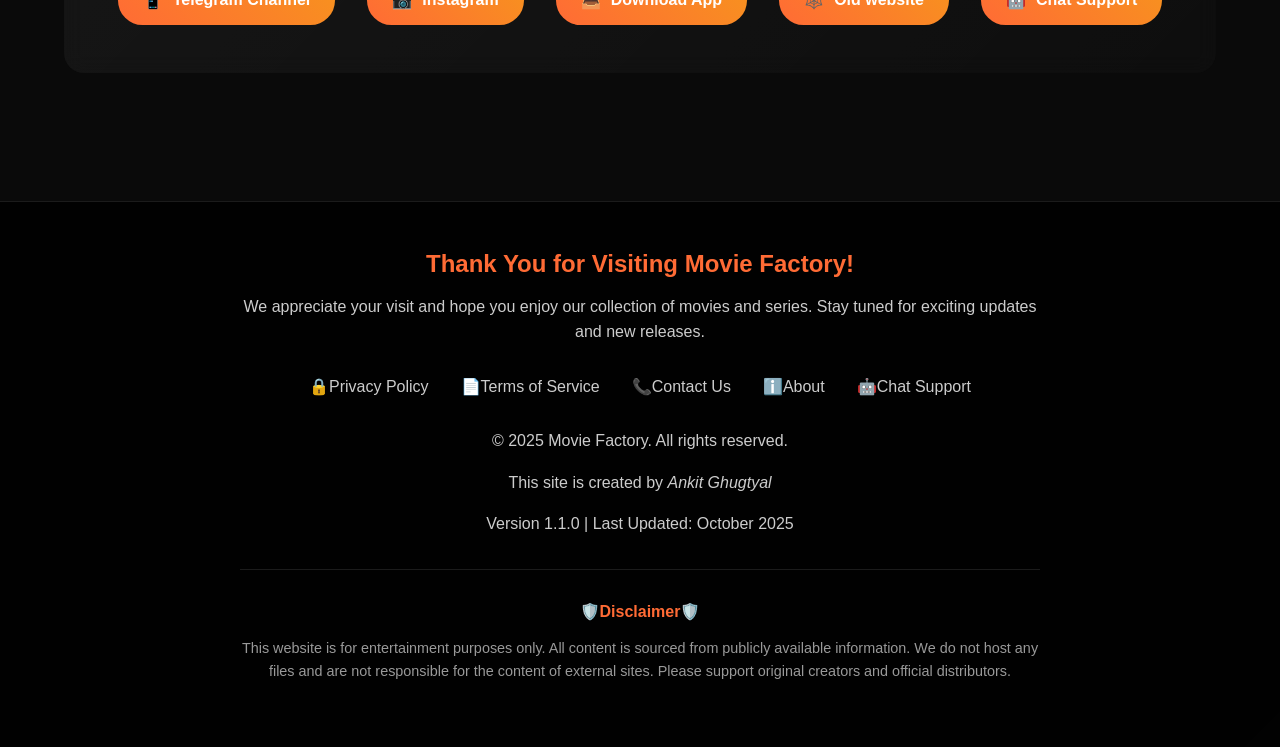
==== commit f82f3f0c: "Update index.html" ====
--- a/index.html
+++ b/index.html
@@ -109,6 +109,10 @@
                     <span>🕸️</span>
                     <span>Old website</span>
                 </a>
+                <a href="chatbot.html" class="social-link">
+                    <span>🤖</span>
+                    <span>Chat Support</span>
+                </a>
             </div>
         </div>
     </div>
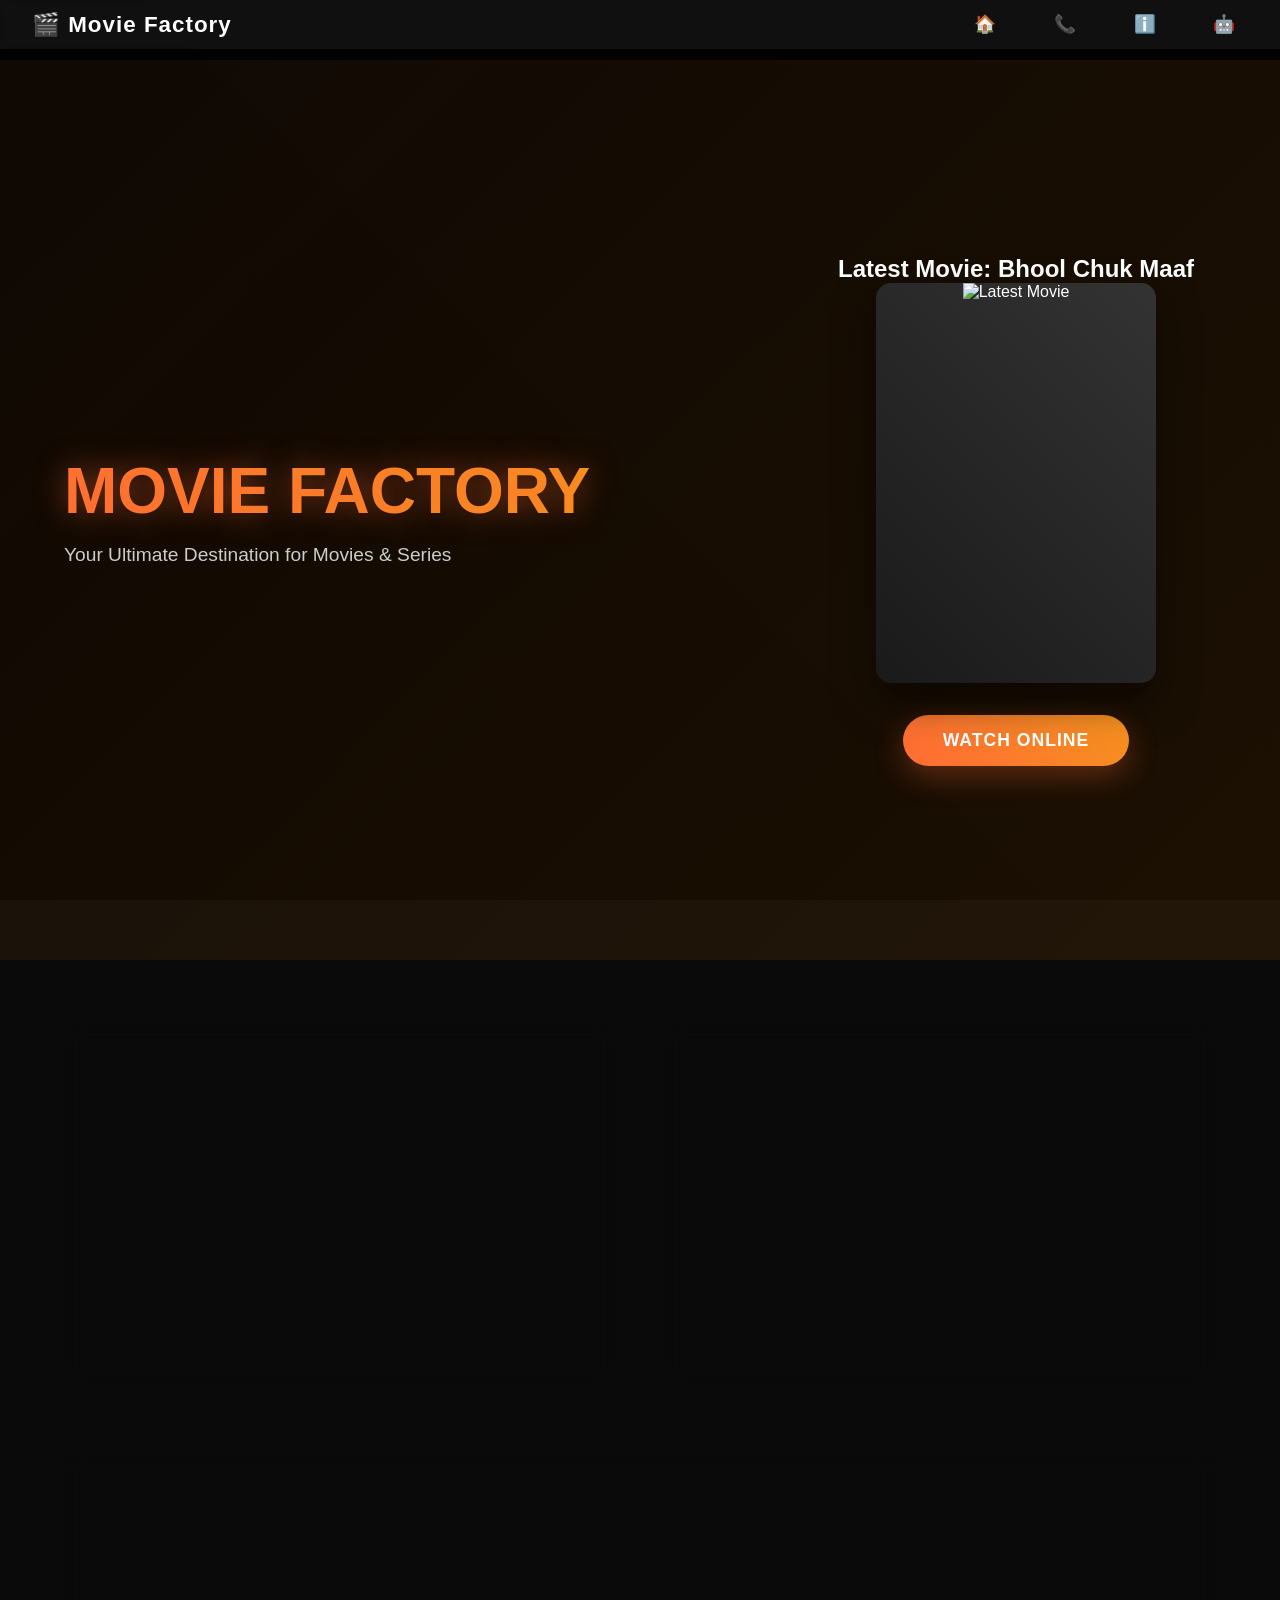
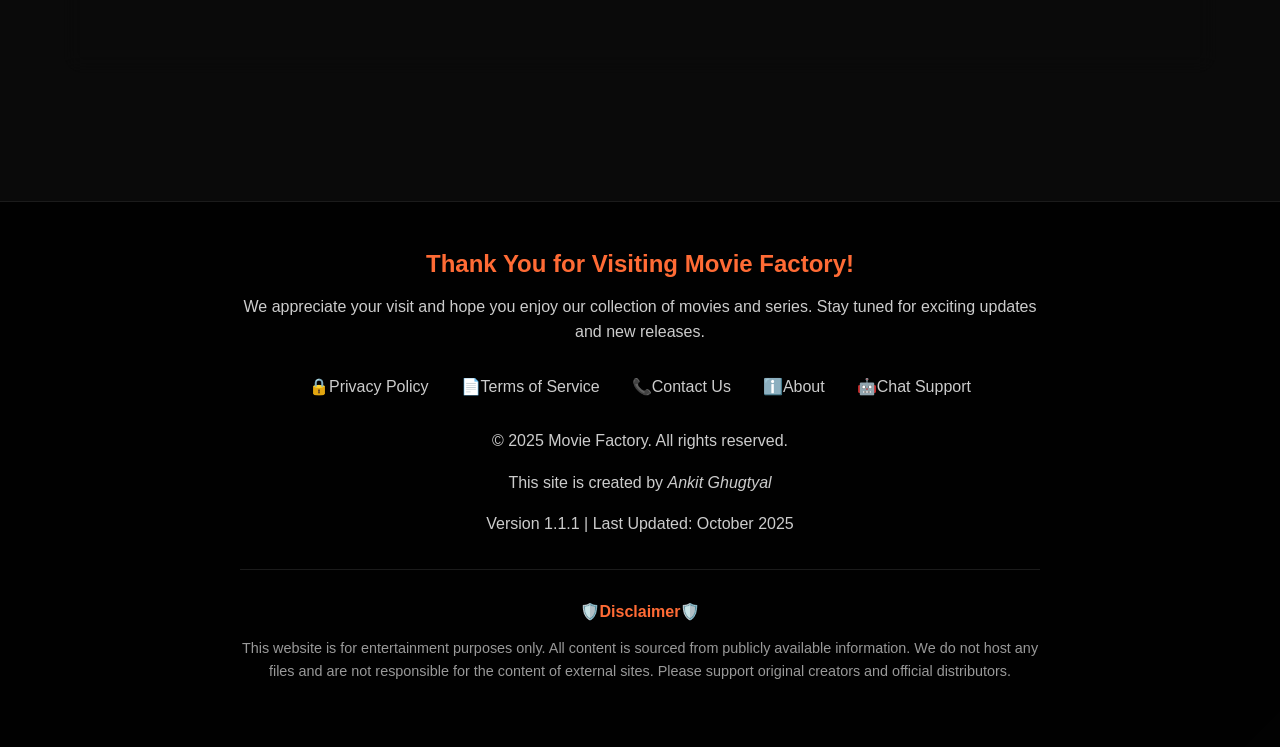
==== commit a970e70d: "Update index.html" ====
--- a/index.html
+++ b/index.html
@@ -39,10 +39,10 @@
             <span class="bar"></span>
         </button>
         <ul class="navbar-links">
-            <li><a href="index.html">🏠 Home</a></li>
-            <li><a href="contact.html">📞 Contact</a></li>
-            <li><a href="about.html">ℹ️ About</a></li>
-            <li><a href="chatbot.html">🤖 Chat Bot</a></li>
+            <li><a href="index.html">🏠 </a></li>
+            <li><a href="contact.html">📞 </a></li>
+            <li><a href="about.html">ℹ️ </a></li>
+            <li><a href="chatbot.html">🤖</a></li>
         </ul>
     </nav>
     <!-- Header Section -->
@@ -117,6 +117,7 @@
         </div>
     </div>
 
+
     <!-- Footer -->
     <footer class="footer">
         <div class="footer-content">
@@ -126,7 +127,7 @@
                 updates and new releases.</p>
 
             <div class="footer-links">
-                <a href="#" class="footer-link">🔒Privacy Policy</a>
+                <a href="privacy.html" class="footer-link">🔒Privacy Policy</a>
                 <a href="#" class="footer-link">📄Terms of Service</a>
                 <a href="contact.html" class="footer-link">📞Contact Us</a>
                 <a href="about.html" class="footer-link">ℹ️About</a>
@@ -135,7 +136,7 @@
 
             <p>&copy; 2025 Movie Factory. All rights reserved.</p>
             <p>This site is created by <i>Ankit Ghugtyal</i></p>
-            <p>Version 1.1.0 | Last Updated: October 2025</p>
+            <p>Version 1.1.1 | Last Updated: October 2025</p>
 
             <div style="margin-top: 2rem; padding-top: 2rem; border-top: 1px solid rgba(255,255,255,0.1);">
                 <h4 style="color: #ff6b35; margin-bottom: 1rem;"><span>🛡️</span>Disclaimer<span>🛡️</span></h4>
@@ -148,6 +149,8 @@
             </div>
         </div>
     </footer>
+    </div>
+</body>
 
     <script>
         alert("Update v1.1.0\n\n1. Added Chat Bot Support.\n2. Improved UI/UX.\n3. Fixed minor bugs.");
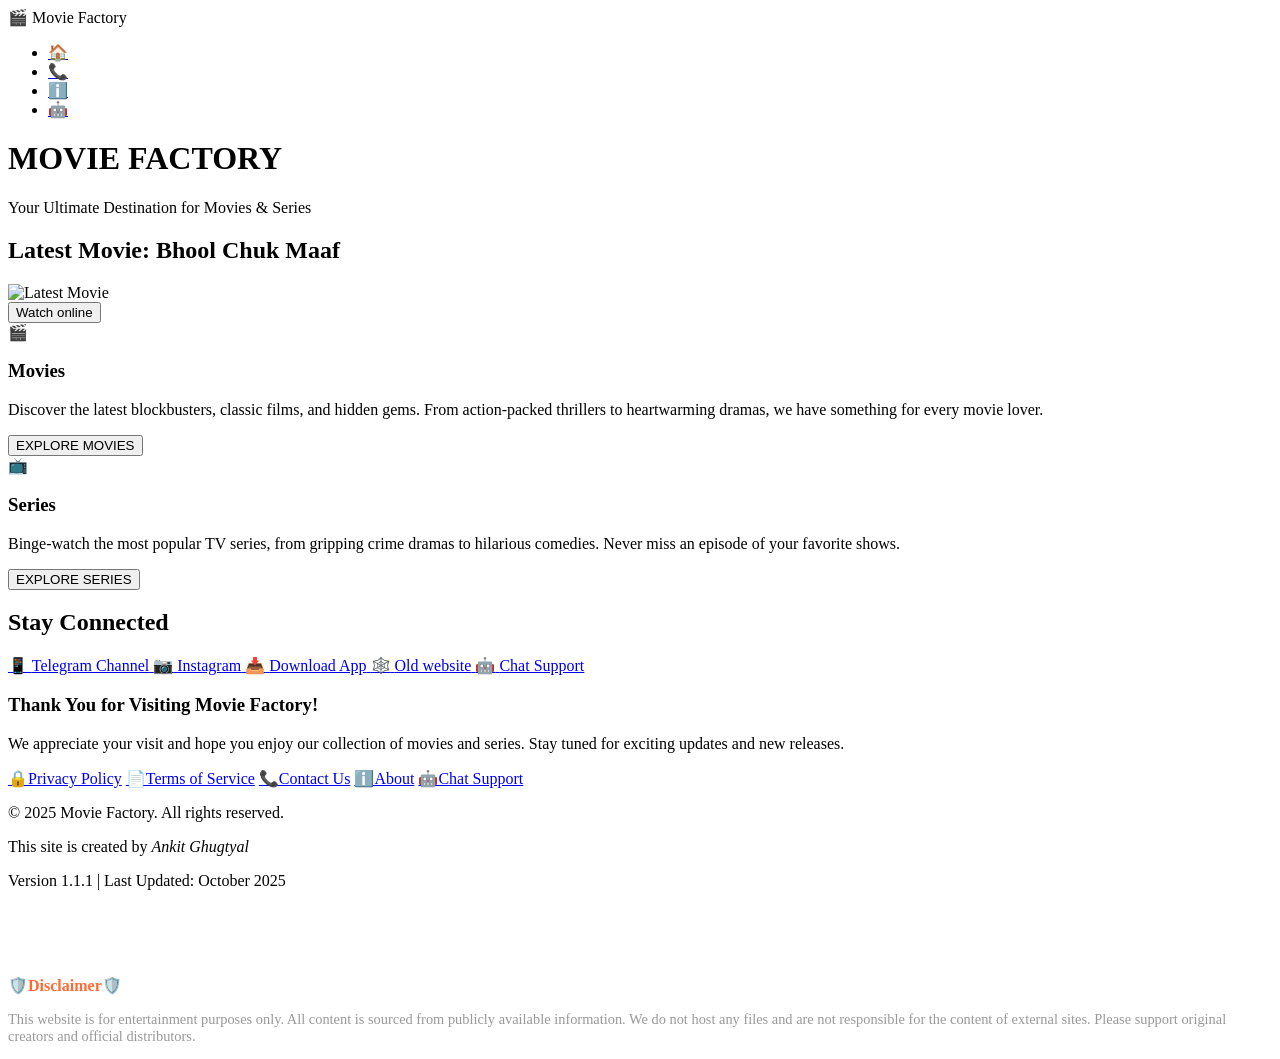
==== commit 9ac006e9: "Update index.html" ====
--- a/index.html
+++ b/index.html
@@ -5,7 +5,7 @@
     <meta charset="UTF-8">
     <meta name="viewport" content="width=device-width, initial-scale=1.0">
     <title>Movie Factory</title>
-    <link rel="stylesheet" href="new.css">
+    <link rel="stylesheet" href="trial.css">
     <link rel="icon" type="image/x-icon"
         href="https://scontent.fbek1-5.fna.fbcdn.net/v/t1.15752-9/480541404_1199192524844832_4928693883974508515_n.png?_nc_cat=107&ccb=1-7&_nc_sid=0024fc&_nc_ohc=TQQbewjiS1AQ7kNvgEABHkh&_nc_oc=Adja39DJZgiDPXL47YO0IDlr5SQByXR_x7RgMF8q2aJSlN1pGc8ALShfn0Gja006SDA&_nc_ad=z-m&_nc_cid=1174&_nc_zt=23&_nc_ht=scontent.fbek1-5.fna&oh=03_Q7cD1gErxPpW2uMlqTSf4veVgXHnwmDvNodvNmNv8qpaVs0mCQ&oe=67EDE796">
 </head>
@@ -33,11 +33,6 @@
     <!-- Transparent Navbar -->
     <nav class="navbar">
         <div class="navbar-logo">🎬 Movie Factory</div>
-        <button class="navbar-toggle" aria-label="Toggle navigation">
-            <span class="bar"></span>
-            <span class="bar"></span>
-            <span class="bar"></span>
-        </button>
         <ul class="navbar-links">
             <li><a href="index.html">🏠 </a></li>
             <li><a href="contact.html">📞 </a></li>
